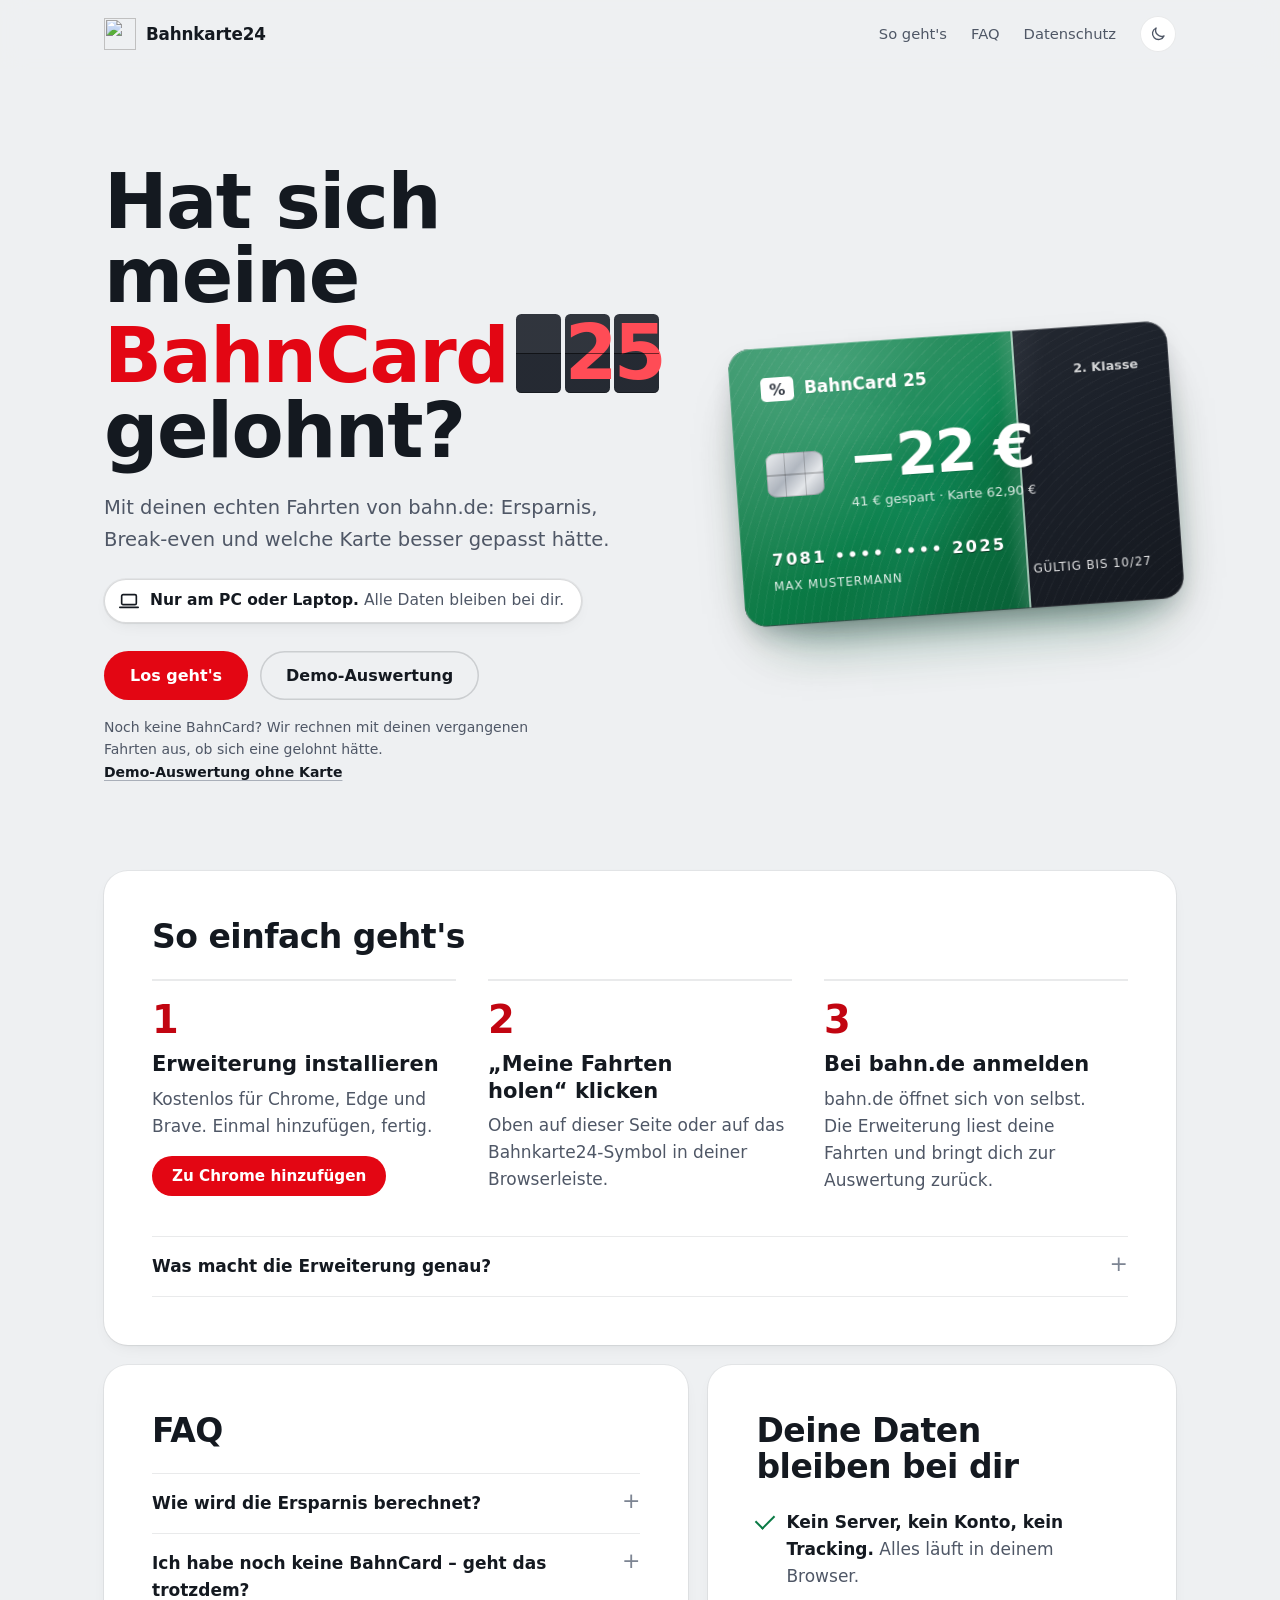
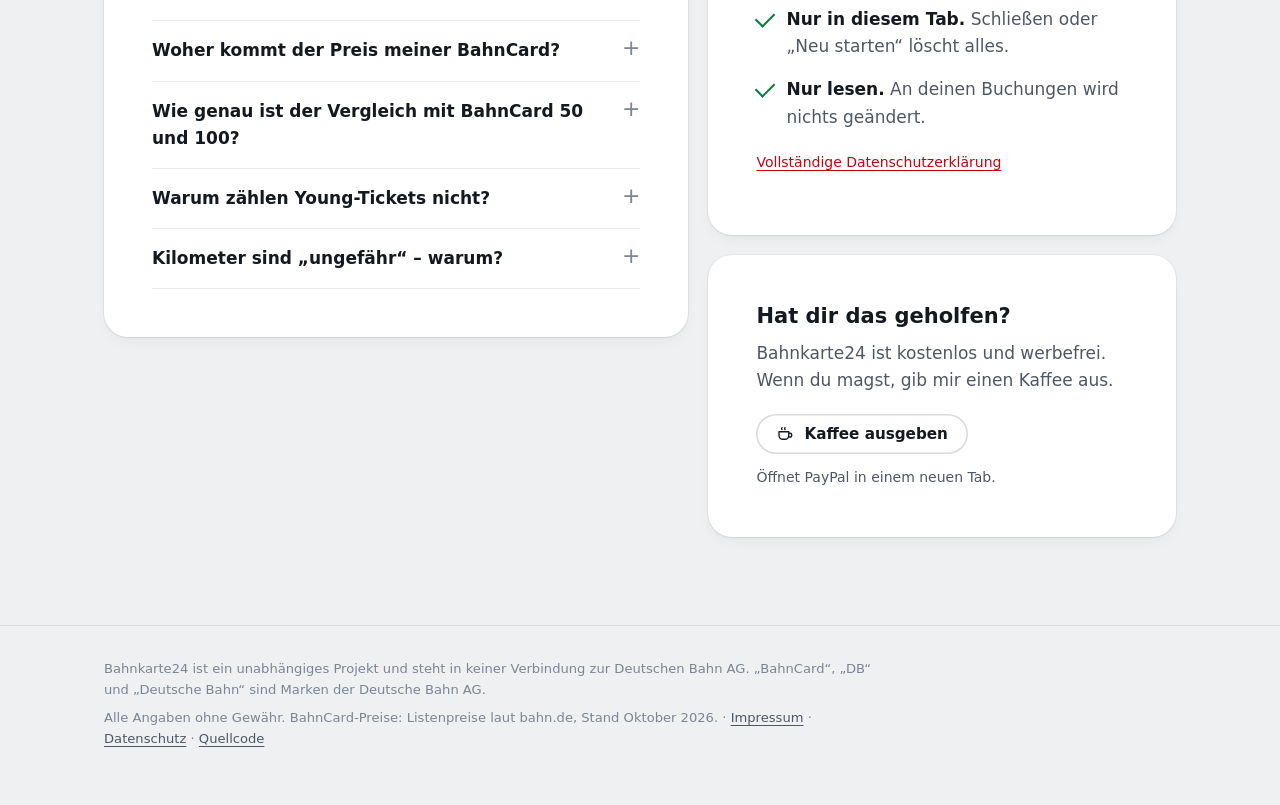
==== index.html @ 9ce4a6ec "Firefox-Button auf die echte AMO-Adresse Ohne Sprachkürzel, AMO leitet auf die Sprache des Browsers " ====
<!doctype html>
<html lang="de">
<head>
  <meta charset="utf-8">
  <meta name="viewport" content="width=device-width, initial-scale=1">
  <title>Bahnkarte24 – hat sich meine BahnCard gelohnt?</title>
  <meta name="description" content="Prüfe in einer Minute, ob sich deine BahnCard gelohnt hat – mit deinen echten Reisedaten von bahn.de. Alles bleibt in deinem Browser.">
  <link rel="icon" href="icons/icon32.png?v=2" sizes="32x32">
  <link rel="icon" href="icons/icon16.png?v=2" sizes="16x16">
  <link rel="apple-touch-icon" href="icons/icon128.png?v=2">
  <link rel="preload" href="fonts/archivo-wdth.woff2" as="font" type="font/woff2" crossorigin>
  <link rel="stylesheet" href="styles.css?v=33">
  <script src="theme.js?v=21"></script>
</head>
<body>
  <header class="top">
    <div class="wrap top__inner">
      <a class="brand" href="./" aria-label="Bahnkarte24 – Startseite">
        <img class="brand__logo" src="icons/icon32.png?v=2" srcset="icons/icon128.png?v=2 4x, icons/icon48.png?v=2 1.5x" width="32" height="32" alt="">
        <span class="brand__name">Bahnkarte24</span>
      </a>
      <nav class="top__nav" aria-label="Seitennavigation">
        <a href="./#so-gehts">So geht's</a>
        <a href="./#faq">FAQ</a>
        <a href="./#datenschutz">Datenschutz</a>
        <button class="btn btn--quiet hidden" id="btn-reset" type="button">Neu starten</button>
        <button class="design-btn" id="btn-design" type="button" aria-label="Design wechseln">
          <svg class="design-btn__mond" viewBox="0 0 24 24" width="18" height="18" aria-hidden="true"><path d="M20 14.5A8 8 0 0 1 9.5 4a8 8 0 1 0 10.5 10.5Z" fill="none" stroke="currentColor" stroke-width="1.8" stroke-linejoin="round"/></svg>
          <svg class="design-btn__sonne" viewBox="0 0 24 24" width="18" height="18" aria-hidden="true"><circle cx="12" cy="12" r="4" fill="none" stroke="currentColor" stroke-width="1.8"/><path d="M12 2.5v2M12 19.5v2M2.5 12h2M19.5 12h2M5.3 5.3l1.4 1.4M17.3 17.3l1.4 1.4M5.3 18.7l1.4-1.4M17.3 6.7l1.4-1.4" stroke="currentColor" stroke-width="1.8" stroke-linecap="round"/></svg>
        </button>
      </nav>
    </div>
  </header>

  <main id="main">
    <!-- Start -->
    <section id="view-start">
      <div class="wrap hero">
        <div class="hero__text">
          <h1 class="display" aria-label="Hat sich meine BahnCard gelohnt?">Hat sich meine <span class="nowrap"><span class="display__marke">BahnCard</span><span class="flap flap--titel" id="wechsel" aria-hidden="true"><span class="flap__z">&nbsp;</span><span class="flap__z">2</span><span class="flap__z">5</span></span></span> gelohnt?</h1>
          <p class="lead">Mit deinen echten Fahrten von bahn.de: Ersparnis, Break-even und welche Karte besser gepasst hätte.</p>

          <p class="geraet-hinweis">
            <svg viewBox="0 0 24 24" width="20" height="20" aria-hidden="true"><rect x="4" y="5" width="16" height="11" rx="1.5" fill="none" stroke="currentColor" stroke-width="1.8"/><path d="M2 19h20" stroke="currentColor" stroke-width="1.8" stroke-linecap="round"/></svg>
            <span id="geraet-text"><strong>Nur am PC oder Laptop.</strong> Alle Daten bleiben bei dir.</span>
          </p>

          <div class="hero__actions">
            <button class="btn btn--big ext-only" id="btn-ext" type="button">Meine Fahrten von bahn.de holen</button>
            <a class="btn btn--big no-ext" href="#so-gehts">Los geht's</a>
            <button class="btn btn--ghost btn--big" id="btn-demo" type="button">Demo-Auswertung</button>
          </div>
          <p class="hero__ohne small">Noch keine BahnCard? Wir rechnen mit deinen vergangenen Fahrten aus, ob sich eine gelohnt hätte. <button class="linkbtn" id="btn-demo-ohne" type="button">Demo-Auswertung ohne Karte</button></p>
          <p class="hero__trust small muted ext-only">Öffnet bahn.de. Anmelden, den Rest erledigt die Erweiterung.</p>
        </div>

        <div class="hero__card" aria-hidden="true">
          <div class="hero__tilt">
            <div class="bc bc--hero" id="hero-bc" style="--fill: .65">
              <div class="bc__fill"></div>
              <div class="bc__glanz"></div>
              <div class="bc__top"><span class="bc__logo">%</span><span class="bc__type">BahnCard <span class="bc__typnr" id="hero-typnr">25</span></span><span class="bc__klasse">2. Klasse</span></div>
              <div class="bc__mitte">
                <span class="bc__chip"></span>
                <div>
                  <div class="bc__amount" id="hero-saldo">−22 €</div>
                  <div class="bc__sub" id="hero-sub">41 € gespart · Karte 62,90 €</div>
                </div>
              </div>
              <div class="bc__nr">7081 •••• •••• 2025</div>
              <div class="bc__bottom"><span>Max Mustermann</span><span>gültig bis 10/27</span></div>
            </div>
          </div>
        </div>
      </div>

      <div class="wrap section">
      <section class="panel" id="so-gehts">
        <h2 class="h2">So einfach geht's</h2>
        <ol class="ext-schritte">
          <li>
            <h3 class="h3">Erweiterung installieren</h3>
            <p id="install-text">Kostenlos für Chrome, Edge und Brave. Einmal hinzufügen, fertig.</p>
            <a class="btn no-ext" id="btn-install" href="#" target="_blank" rel="noopener">Zu Chrome hinzufügen</a>
            <p class="ext-schritte__ok ext-only">Installiert</p>
          </li>
          <li>
            <h3 class="h3">„Meine Fahrten holen“ klicken</h3>
            <p>Oben auf dieser Seite oder auf das Bahnkarte24-Symbol in deiner Browserleiste.</p>
          </li>
          <li>
            <h3 class="h3">Bei bahn.de anmelden</h3>
            <p>bahn.de öffnet sich von selbst. Die Erweiterung liest deine Fahrten und bringt dich zur Auswertung zurück.</p>
          </li>
        </ol>

        <details class="details ext-genau">
          <summary>Was macht die Erweiterung genau?</summary>
          <p>Sie liest deine BahnCard und vergangenen Buchungen über dieselben Schnittstellen wie „Meine Reisen“ auf bahn.de – nur in dem Tab, den sie selbst öffnet. Übernommen werden nur Datum, Strecke, Tarif, Preis, Ersparnis und Züge, keine Namen, Adressen oder Zahlungsdaten. Sie ändert nichts an deinen Buchungen.</p>
          <p><a href="https://github.com/xsebo99/Bahnkarte24/tree/main/extension" target="_blank" rel="noopener">Quelltext ansehen</a></p>
        </details>
      </section>
      </div>
    </section>

    <!-- Import -->
    <section id="view-import" class="hidden">
      <div class="wrap"><div class="panel importing">
        <div class="bc bc--loading" aria-hidden="true">
          <div class="bc__fill"></div>
          <div class="bc__glanz"></div>
          <div class="bc__top"><span class="bc__logo">%</span><span class="bc__type">Bahnkarte24</span></div>
          <div class="bc__amount">…</div>
        </div>
        <h1 class="h2" id="import-title">Hole deine Fahrten von bahn.de …</h1>
        <p class="muted" id="import-text">Warte auf die Erweiterung …</p>
        <div class="progress" role="progressbar" aria-valuemin="0" aria-valuemax="100" id="import-bar"><span></span></div>
        <p class="small muted">Lass den bahn.de-Tab offen, bis die Auswertung erscheint.</p>
        <div class="warum">
          <p class="warum__titel">Warum dauert das?</p>
          <p>bahn.de gibt jede Buchung einzeln heraus, mit Preis, Rabatt und Strecke. Und wenn zu viele Anfragen auf einmal kommen, bremst bahn.de. Bei vielen Fahrten kann das ein, zwei Minuten dauern – dafür rechnen wir mit deinen echten Preisen, und nichts verlässt deinen Browser.</p>
        </div>
      </div></div>
    </section>

    <!-- Ergebnis -->
    <section id="view-result" class="hidden" aria-live="polite"></section>

    <div class="wrap info">
      <section class="panel" id="faq">
        <h2 class="h2">FAQ</h2>
        <details class="details"><summary>Wie wird die Ersparnis berechnet?</summary>
          <p>bahn.de weist pro Fahrt die „Ersparnis durch BahnCard-Rabatt“ aus. Wir summieren sie im Gültigkeitszeitraum und ziehen den Kartenpreis ab.</p></details>
        <details class="details"><summary>Ich habe noch keine BahnCard – geht das trotzdem?</summary>
          <p>Ja. Wir nehmen deine Fahrten der letzten 12 Monate und rechnen nach, was sie mit BahnCard 25, 50 oder 100 gekostet hätten – inklusive Kartenpreis. Wähl in der Auswertung, ob für dich die normale, die My BahnCard (unter 27) oder die Senioren-Karte (ab 65) in Frage kommt. Hast du weniger als ein Jahr Fahrten, rechnen wir aufs Jahr hoch.</p></details>
        <details class="details"><summary>Woher kommt der Preis meiner BahnCard?</summary>
          <p>bahn.de liefert ihn nicht mit, daher setzen wir den Listenpreis ein. Du kannst ihn in der Auswertung ändern.</p></details>
        <details class="details"><summary>Wie genau ist der Vergleich mit BahnCard 50 und 100?</summary>
          <p>Eine Schätzung: BahnCard 50 gibt 50 % auf Flexpreise und 25 % auf Sparpreise, BahnCard 100 deckt alle DB-Tickets ab. Verbundtickets bleiben unverändert. Dass du mit anderer Karte anders gebucht hättest, ist nicht berücksichtigt.</p></details>
        <details class="details"><summary>Warum zählen Young-Tickets nicht?</summary>
          <p>Sie sind bereits ermäßigt, die BahnCard gilt darauf nicht zusätzlich.</p></details>
        <details class="details"><summary>Kilometer sind „ungefähr“ – warum?</summary>
          <p>Gerechnet wird die Luftlinie von Halt zu Halt, nicht die Tarif-Entfernung.</p></details>
      </section>

      <div class="info__seite" id="info-seite">
      <section class="panel" id="datenschutz">
        <h2 class="h2">Deine Daten bleiben bei dir</h2>
        <ul class="checks">
          <li><strong>Kein Server, kein Konto, kein Tracking.</strong> Alles läuft in deinem Browser.</li>
          <li><strong>Nur in diesem Tab.</strong> Schließen oder „Neu starten“ löscht alles.</li>
          <li><strong>Nur lesen.</strong> An deinen Buchungen wird nichts geändert.</li>
        </ul>
        <p class="small"><a href="datenschutz.html">Vollständige Datenschutzerklärung</a></p>
      </section>

      <section class="panel trinkgeld" id="trinkgeld">
        <h2 class="h3">Hat dir das geholfen?</h2>
        <p>Bahnkarte24 ist kostenlos und werbefrei. Wenn du magst, gib mir einen Kaffee aus.</p>
        <a class="btn btn--ghost" href="https://paypal.me/sborgschulte" target="_blank" rel="noopener">
          <svg viewBox="0 0 24 24" width="18" height="18" aria-hidden="true"><path d="M4 9h13v5a5 5 0 0 1-5 5H9a5 5 0 0 1-5-5V9Z M17 11h1.5a2.5 2.5 0 0 1 0 5H16.5 M8 3.5c-.6.8-.6 1.7 0 2.5 M12 3.5c-.6.8-.6 1.7 0 2.5" fill="none" stroke="currentColor" stroke-width="1.8" stroke-linecap="round" stroke-linejoin="round"/></svg>
          Kaffee ausgeben
        </a>
        <p class="small muted trinkgeld__hinweis">Öffnet PayPal in einem neuen Tab.</p>
      </section>
      </div>
    </div>
  </main>

  <footer class="footer">
    <div class="wrap footer__inner">
      <p>Bahnkarte24 ist ein unabhängiges Projekt und steht in keiner Verbindung zur Deutschen Bahn AG. „BahnCard“, „DB“ und „Deutsche Bahn“ sind Marken der Deutsche Bahn AG.</p>
      <p>Alle Angaben ohne Gewähr. BahnCard-Preise: Listenpreise laut bahn.de, Stand Oktober 2026. · <a href="impressum.html">Impressum</a> · <a href="datenschutz.html">Datenschutz</a> · <a href="https://github.com/xsebo99/Bahnkarte24" target="_blank" rel="noopener">Quellcode</a></p>
    </div>
  </footer>

  <div class="tooltip hidden" id="tooltip" role="tooltip"></div>
  <script src="app.js?v=39"></script>
</body>
</html>
---- styles.css ----
/* Bahnkarte24
   Schriften: Archivo (Anzeige & Zahlen, schmal geschnitten wie Bahnhofsbeschilderung) + Instrument Sans (Text).
   Beide unter SIL Open Font License, selbst gehostet – kein Aufruf von Google Fonts. */
@font-face {
  font-family: "Archivo";
  src: url("fonts/archivo-wdth.woff2") format("woff2-variations"), url("fonts/archivo-wdth.woff2") format("woff2");
  font-weight: 100 900; font-stretch: 62% 125%; font-display: swap;
}
@font-face {
  font-family: "Instrument Sans";
  src: url("fonts/instrument-sans.woff2") format("woff2-variations"), url("fonts/instrument-sans.woff2") format("woff2");
  font-weight: 400 700; font-display: swap;
}

:root {
  /* Farbwelt: Gleisschotter, Fahrkartenweiß, Druckertinte, Signalgrün, Verkehrsrot.
     Bedeutung ist fest: Grün = Ersparnis, Rot = Aktion und Verlust, Tinte = bezahlt. */
  --schotter: #eef0f2;
  --fahrkarte: #ffffff;
  --eingabe: #f4f5f7;
  --tinte: #141920;
  --tinte-2: #4f5766;
  --tinte-3: #7d8593;
  --tinte-4: #a9afb9;
  --kante: rgba(20, 25, 32, .09);
  --kante-stark: rgba(20, 25, 32, .16);
  --raster: rgba(20, 25, 32, .06);
  --punktlinie: #c6cbd3;
  --verkehrsrot: #e30613;
  --verkehrsrot-text: #c20511;
  --verkehrsrot-hauch: #fdeced;
  --signalgruen: #0a7a45;
  --signalgruen-hauch: #e3f2ea;
  --bahncard: #1c212a;
  --bahncard-text: #ffffff;
  /* Leuchtrot auf dunklen Fallblättern (gleicher Ton wie Rot im Dark Mode) */
  --tafel-rot: #ff4c56;
  --schatten-flaeche: 0 0 0 1px rgba(20, 25, 32, .05), 0 1px 2px rgba(20, 25, 32, .04), 0 6px 18px -8px rgba(20, 25, 32, .10);
  --schatten-karte: 0 1px 1px rgba(16, 20, 28, .06), 0 12px 28px -8px rgba(16, 20, 28, .28), 0 30px 60px -30px rgba(16, 20, 28, .35);
  --font-display: "Archivo", "Arial Narrow", system-ui, sans-serif;
  --font-text: "Instrument Sans", system-ui, -apple-system, "Segoe UI", sans-serif;
  /* Schriftskala 1,25 ab 17 px */
  --t-meta: 13px;
  --t-klein: 14px;
  --t-text: 17px;
  --t-h3: 21px;
  --t-h2: clamp(26px, 3vw, 33px);
  --t-zahl: clamp(34px, 4vw, 52px);
  --t-display: clamp(42px, 6.4vw, 76px);
  --ease: cubic-bezier(.23, 1, .32, 1);
  --r-flaeche: 24px;
  --r-element: 16px;
  --r-feld: 10px;
  color-scheme: light;
}
@media (prefers-color-scheme: dark) {
  :root:not([data-theme="light"]) {
    --schotter: #0b0e12;
    --fahrkarte: #171b21;
    --eingabe: #0f1217;
    --tinte: #eceef2;
    --tinte-2: #b1b8c4;
    --tinte-3: #7f8796;
    --tinte-4: #4f5663;
    --kante: rgba(255, 255, 255, .08);
    --kante-stark: rgba(255, 255, 255, .16);
    --raster: rgba(255, 255, 255, .05);
    --punktlinie: #3a414c;
    --verkehrsrot: #ff4c56;
    --verkehrsrot-text: #ff6b73;
    --verkehrsrot-hauch: #33171a;
    --signalgruen: #3fc883;
    --signalgruen-hauch: #12291d;
    --bahncard: #252b35;
    --schatten-flaeche: 0 0 0 1px rgba(255, 255, 255, .07);
    --schatten-karte: 0 0 0 1px #2e3540, 0 20px 50px -20px rgba(0, 0, 0, .8);
    color-scheme: dark;
  }
}
/* Von Hand gewählter Dark Mode (Umschalter im Kopf) – dieselben Werte wie oben */
:root[data-theme="dark"] {
  --schotter: #0b0e12;
  --fahrkarte: #171b21;
  --eingabe: #0f1217;
  --tinte: #eceef2;
  --tinte-2: #b1b8c4;
  --tinte-3: #7f8796;
  --tinte-4: #4f5663;
  --kante: rgba(255, 255, 255, .08);
  --kante-stark: rgba(255, 255, 255, .16);
  --raster: rgba(255, 255, 255, .05);
  --punktlinie: #3a414c;
  --verkehrsrot: #ff4c56;
  --verkehrsrot-text: #ff6b73;
  --verkehrsrot-hauch: #33171a;
  --signalgruen: #3fc883;
  --signalgruen-hauch: #12291d;
  --bahncard: #252b35;
  --schatten-flaeche: 0 0 0 1px rgba(255, 255, 255, .07);
  --schatten-karte: 0 0 0 1px #2e3540, 0 20px 50px -20px rgba(0, 0, 0, .8);
  color-scheme: dark;
}

/* Grundlagen */
* { box-sizing: border-box; }
html { scroll-behavior: smooth; -webkit-text-size-adjust: 100%; }
body {
  margin: 0; background: var(--schotter); color: var(--tinte);
  font: var(--t-text)/1.6 var(--font-text); -webkit-font-smoothing: antialiased;
}
a { color: var(--verkehrsrot-text); text-underline-offset: 3px; text-decoration-thickness: 1px; }
a:hover { text-decoration-thickness: 2px; }
h1, h2, h3 { margin: 0; font-weight: 700; text-wrap: balance; }
p { margin: 0 0 1em; text-wrap: pretty; }
code, kbd { font-family: ui-monospace, Consolas, monospace; font-size: .85em; }
kbd { background: var(--fahrkarte); border: 1px solid var(--kante); border-bottom-width: 2px; border-radius: 5px; padding: 0 .4em; }
:focus-visible { outline: 3px solid var(--verkehrsrot); outline-offset: 3px; border-radius: 6px; }
.hidden { display: none !important; }
.muted { color: var(--tinte-2); }
.small { font-size: var(--t-klein); }
.num { font-variant-numeric: tabular-nums; }

.wrap { width: 100%; max-width: 1120px; margin: 0 auto; padding: 0 24px; }
.section { margin-top: clamp(48px, 7vw, 88px); }

/* Abschnitte als eigene Flächen auf grauem Grund */
.panel {
  background: var(--fahrkarte); border-radius: var(--r-flaeche); padding: clamp(24px, 4vw, 48px);
  box-shadow: var(--schatten-flaeche);
}
.stack { display: grid; gap: 20px; }

/* Typo-Bausteine */
.eyebrow {
  margin: 0 0 16px; font: 600 var(--t-meta)/1 var(--font-text); letter-spacing: .1em; text-transform: uppercase; color: var(--verkehrsrot-text);
}
/* Fallblatt wie am Bahnsteig: jede Zelle ein Blatt mit Mittelfuge */
.nowrap { white-space: nowrap; }
.flap { display: inline-flex; gap: .08em; font-family: var(--font-display); font-variant-numeric: tabular-nums; }
.flap__z {
  position: relative; display: inline-grid; place-items: center; width: .78em; height: 1.32em;
  border-radius: .14em; color: #f4f5f7; font-weight: 700; font-stretch: 80%; line-height: 1;
  background: linear-gradient(to bottom, color-mix(in srgb, var(--bahncard), #fff 9%) 50%, color-mix(in srgb, var(--bahncard), #fff 4%) 50%);
  box-shadow: inset 0 -1px 0 rgba(0, 0, 0, .35);
  transform-origin: center;
}
.flap__z::after { /* Fuge zwischen oberem und unterem Blatt */
  content: ""; position: absolute; left: 0; right: 0; top: 50%; height: 1px; background: rgba(0, 0, 0, .55);
}
/* Im Titel: „BahnCard“ und die Ziffer auf großen Blättern in Verkehrsrot als Echo des Logos */
.display__marke { color: var(--verkehrsrot); }
.flap--titel { gap: .045em; margin-left: .1em; vertical-align: .04em; }
.flap--titel .flap__z { width: .6em; height: 1.04em; border-radius: .07em; font-stretch: 78%; font-weight: 800; color: var(--tafel-rot); letter-spacing: 0; }
.display {
  font-family: var(--font-display); font-stretch: 78%; font-weight: 800;
  font-size: var(--t-display); line-height: .98; letter-spacing: -.02em; margin-bottom: 24px;
}
.h2 {
  font-family: var(--font-display); font-stretch: 85%; font-weight: 750;
  font-size: var(--t-h2); line-height: 1.08; letter-spacing: -.015em; margin-bottom: 8px;
}
.lead { font-size: clamp(1.05rem, 1.6vw, 1.22rem); color: var(--tinte-2); max-width: 34em; margin-bottom: 32px; }

/* Kopf */
.top { position: sticky; top: 0; z-index: 5; background: color-mix(in srgb, var(--schotter) 86%, transparent); backdrop-filter: saturate(1.4) blur(12px); border-bottom: 1px solid transparent; }
.top__inner { display: flex; align-items: center; justify-content: space-between; gap: 16px; min-height: 68px; }
.brand { display: flex; align-items: center; gap: 10px; color: var(--tinte); text-decoration: none; }
.brand__logo { width: 32px; height: 32px; display: block; }
.brand__name { font: 750 1.05rem/1 var(--font-display); font-stretch: 85%; letter-spacing: -.01em; }
.top__nav { display: flex; align-items: center; gap: 24px; }
.top__nav a { color: var(--tinte-2); text-decoration: none; font-size: .92rem; }
.top__nav a:hover { color: var(--tinte); }
/* Hell/Dunkel-Umschalter: zeigt, wohin er schaltet (Mond = dunkel, Sonne = hell) */
.design-btn {
  display: grid; place-items: center; width: 36px; height: 36px; padding: 0; border: 0; border-radius: 999px; cursor: pointer;
  background: var(--fahrkarte); color: var(--tinte-2); box-shadow: inset 0 0 0 1px var(--kante);
  transition: color 150ms var(--ease), box-shadow 150ms var(--ease), transform 120ms var(--ease);
}
.design-btn:hover { color: var(--tinte); box-shadow: inset 0 0 0 1px var(--kante-stark); }
.design-btn:active { transform: scale(.92); }
.design-btn__sonne, .design-btn[data-modus="dark"] .design-btn__mond { display: none; }
.design-btn[data-modus="dark"] .design-btn__sonne { display: block; }

/* Buttons */
.btn {
  display: inline-flex; align-items: center; justify-content: center; gap: 8px;
  background: var(--verkehrsrot); color: #fff; border: 0; border-radius: 999px; padding: 11px 20px;
  font: 600 .95rem/1.2 var(--font-text); text-decoration: none; cursor: pointer;
  transition: background-color 150ms var(--ease), box-shadow 150ms var(--ease), transform 120ms var(--ease);
}
.btn:hover { background: var(--verkehrsrot-text); text-decoration: none; }
.btn:active { transform: scale(.97); }
.btn--big { padding: 15px 26px; font-size: 1rem; }
.btn--small { padding: 8px 16px; font-size: .875rem; }
.btn--ghost { background: transparent; color: var(--tinte); box-shadow: inset 0 0 0 1.5px var(--kante-stark); }
.btn--ghost:hover { background: var(--fahrkarte); box-shadow: inset 0 0 0 1.5px var(--tinte-4); }
.btn--quiet { background: var(--fahrkarte); color: var(--tinte); box-shadow: inset 0 0 0 1px var(--kante); padding: 8px 16px; font-size: .875rem; }
.btn--quiet:hover { background: var(--fahrkarte); box-shadow: inset 0 0 0 1px var(--kante-stark); }

/* Start: Hero */
.hero {
  display: grid; grid-template-columns: minmax(0, 1.1fr) minmax(0, .9fr); gap: clamp(32px, 6vw, 88px);
  align-items: center; padding-top: clamp(40px, 8vw, 96px);
}
.hero__actions { display: flex; flex-wrap: wrap; gap: 12px; }
.hero__trust { margin: 12px 0 0; }
/* Erweiterung: site.js meldet sich, dann setzt app.js body.has-ext */
.has-ext .no-ext, body:not(.has-ext) .ext-only { display: none !important; }
.hero__ohne { margin: 16px 0 0; color: var(--tinte-2); max-width: 34em; }
.linkbtn { font: inherit; font-weight: 600; color: var(--tinte); background: none; border: 0; padding: 0; cursor: pointer; text-decoration: underline; text-underline-offset: 3px; text-decoration-color: var(--tinte-4); }
.linkbtn:hover { text-decoration-color: currentColor; }
/* Geräte-Hinweis: gut sichtbar über den Buttons, aber ohne Warnfarbe (Rot gehört den Aktionen) */
.geraet-hinweis {
  display: inline-flex; align-items: center; gap: 10px; margin: -8px 0 28px; padding: 11px 18px 11px 14px;
  border-radius: 999px; background: var(--fahrkarte);
  font-size: 15.5px; line-height: 1.35; color: var(--tinte-2); box-shadow: inset 0 0 0 1px var(--kante-stark), var(--schatten-flaeche);
}
.geraet-hinweis svg { flex: none; width: 22px; height: 22px; color: var(--tinte); }
.geraet-hinweis strong { color: var(--tinte); font-weight: 650; }
.hero__card { perspective: 1200px; display: grid; justify-items: end; }
.hero__tilt {
  width: 100%; max-width: 440px; transform-style: preserve-3d;
  transform: rotate(-4deg) rotateX(var(--rx, 0deg)) rotateY(var(--ry, 0deg));
  transition: transform 500ms var(--ease);
}
.hero__tilt.is-aktiv { transition-duration: 120ms; }

/* Hero-Karte: Musterkarte mit Chip, Nummer und Glanz */
.bc--hero { grid-template-rows: auto 1fr auto auto; row-gap: 4px; }
.bc:has(> .bc__glanz)::after { background: none; } /* Glanz kommt hier von .bc__glanz und folgt der Maus */
.bc__glanz {
  position: absolute; inset: 0; pointer-events: none; mix-blend-mode: soft-light;
  background:
    radial-gradient(circle at var(--gx, 22%) var(--gy, 12%), rgba(255, 255, 255, .55), transparent 52%),
    linear-gradient(115deg, transparent 38%, rgba(255, 255, 255, .16) 48%, transparent 58%);
}
.bc__top .bc__klasse { margin-left: auto; font-family: var(--font-text); font-size: clamp(.7rem, 1.3vw, .8rem); font-weight: 600; opacity: .8; }
.bc__mitte { display: flex; align-items: center; gap: 7%; }
.bc__chip {
  flex: none; width: 15%; aspect-ratio: 1.3; border-radius: 18%;
  background:
    linear-gradient(to right, transparent 32%, rgba(0, 0, 0, .22) 32% 34%, transparent 34% 66%, rgba(0, 0, 0, .22) 66% 68%, transparent 68%),
    linear-gradient(to bottom, transparent 48%, rgba(0, 0, 0, .22) 48% 52%, transparent 52%),
    linear-gradient(135deg, #e9ebee, #a4abb5 45%, #dfe2e6 70%, #9aa1ab);
  box-shadow: inset 0 0 0 1px rgba(0, 0, 0, .18);
}
.bc--hero .bc__amount { font-size: clamp(2.1rem, 5.4vw, 3.7rem); transition: opacity 200ms var(--ease); }
.bc__sub { margin-top: 4px; font-family: var(--font-text); font-size: clamp(.7rem, 1.3vw, .82rem); opacity: .85; font-variant-numeric: tabular-nums; }
.bc__nr {
  font-weight: 600; font-stretch: 100%; letter-spacing: .14em; font-size: clamp(.78rem, 1.6vw, 1.02rem); font-variant-numeric: tabular-nums;
  text-shadow: 0 1px 0 rgba(0, 0, 0, .45), 0 -1px 0 rgba(255, 255, 255, .12);
}
.bc--hero .bc__bottom { text-transform: uppercase; letter-spacing: .08em; font-size: clamp(.62rem, 1.15vw, .74rem); }

/* Die BahnCard – Signatur der Seite: die Karte füllt sich mit der Ersparnis bis zum Kartenpreis. */
/* --fill als Zahl registriert, damit Füllung und Kante gemeinsam weich laufen */
@property --fill { syntax: "<number>"; inherits: true; initial-value: 0; }
.bc {
  --fill: 0;
  --fill-color: var(--signalgruen);
  position: relative; overflow: hidden; isolation: isolate;
  aspect-ratio: 85.6 / 54; width: 100%; border-radius: clamp(14px, 2.2vw, 22px);
  padding: 6.5% 7%; display: grid; grid-template-rows: auto 1fr auto;
  background:
    repeating-radial-gradient(circle at 115% 130%, rgba(255, 255, 255, .03) 0 1px, transparent 1px 8px),
    linear-gradient(150deg, color-mix(in srgb, var(--bahncard), #fff 7%), var(--bahncard) 55%, color-mix(in srgb, var(--bahncard), #000 25%));
  color: var(--bahncard-text);
  box-shadow: var(--schatten-karte), 0 34px 60px -30px color-mix(in srgb, var(--fill-color) calc(var(--fill) * 70%), transparent);
  font-family: var(--font-display);
  transition: --fill 1.4s cubic-bezier(.2, .75, .15, 1), transform 500ms var(--ease);
}
/* Kippen mit der Maus (app.js setzt --rx/--ry); die Hero-Karte kippt über ihren Rahmen .hero__tilt */
.bc:not(.bc--hero) { transform: perspective(1200px) rotateX(var(--rx, 0deg)) rotateY(var(--ry, 0deg)); }
.bc.is-aktiv { transition: --fill 1.4s cubic-bezier(.2, .75, .15, 1), transform 120ms var(--ease); }
.bc::after { /* Haarlinie, Lichtkante oben und Glanz wie bei einer lackierten Karte */
  content: ""; position: absolute; inset: 0; border-radius: inherit; pointer-events: none;
  background:
    radial-gradient(120% 90% at 0% 0%, rgba(255, 255, 255, .16), transparent 55%),
    linear-gradient(115deg, transparent 40%, rgba(255, 255, 255, .07) 50%, transparent 60%);
  box-shadow: inset 0 0 0 1px rgba(255, 255, 255, .12), inset 0 1px 0 rgba(255, 255, 255, .22), inset 0 -1px 0 rgba(0, 0, 0, .2);
}
.bc__fill {
  position: absolute; inset: 0; z-index: -1;
  background:
    repeating-radial-gradient(circle at 115% 130%, rgba(255, 255, 255, .055) 0 1px, transparent 1px 8px),
    linear-gradient(140deg, color-mix(in srgb, var(--fill-color), #fff 16%), var(--fill-color) 45%, color-mix(in srgb, var(--fill-color), #000 32%));
  clip-path: inset(0 calc((1 - var(--fill)) * 100%) 0 0);
}
.bc__fill::after { /* Kante der Füllung */
  content: ""; position: absolute; top: 0; bottom: 0; left: calc(var(--fill) * 100% - 2px); width: 2px;
  background: rgba(255, 255, 255, .6); box-shadow: 0 0 16px 5px rgba(255, 255, 255, .2);
}
.bc__amount, .bc__type { text-shadow: 0 1px 0 rgba(0, 0, 0, .12), 0 10px 30px rgba(0, 0, 0, .18); }
.bc--full .bc__fill::after { display: none; }
.bc--minus { --fill-color: var(--verkehrsrot); }
/* Gedachte Karte (noch keine BahnCard): gestrichelte Kante statt Lack-Haarlinie */
.bc--gedacht::before { content: ""; position: absolute; inset: 6px; border-radius: calc(clamp(14px, 2.2vw, 22px) - 6px); border: 1.5px dashed rgba(255, 255, 255, .45); pointer-events: none; z-index: 1; }
.bc__top { display: flex; align-items: center; gap: 10px; }
.bc__logo {
  display: grid; place-items: center; width: 2.1em; height: 1.45em; border-radius: .3em;
  background: #fff; color: var(--bahncard); font-weight: 800; font-size: clamp(.8rem, 1.6vw, 1rem);
}
.bc__typnr { display: inline-block; }
.bc__type { font-weight: 650; font-stretch: 90%; font-size: clamp(.85rem, 1.7vw, 1.05rem); letter-spacing: .01em; }
.bc__amount {
  align-self: center; font-weight: 800; font-stretch: 72%; letter-spacing: -.03em; line-height: 1;
  font-size: clamp(3rem, 9vw, 5.6rem); font-variant-numeric: tabular-nums;
}
.bc__bottom { display: flex; justify-content: space-between; gap: 12px; font-family: var(--font-text); font-size: clamp(.72rem, 1.4vw, .85rem); opacity: .88; }
.bc__pct { font-family: var(--font-display); font-weight: 700; font-variant-numeric: tabular-nums; }
.bc--preview .bc__amount { opacity: .9; }
.bc--loading { max-width: 300px; margin: 0 auto 40px; }
.bc--loading .bc__amount { font-size: 3rem; }
.bc--loading .bc__fill { animation: laden 2.4s ease-in-out infinite; }
@keyframes laden { 0% { --fill: .05; } 50% { --fill: .8; } 100% { --fill: .05; } }

/* Drei Schritte mit der Erweiterung */
.ext-schritte { list-style: none; counter-reset: schritt; margin: 0; padding: 0; display: grid; grid-template-columns: repeat(3, minmax(0, 1fr)); gap: 32px; }
.ext-schritte li { counter-increment: schritt; display: grid; align-content: start; justify-items: start; gap: 8px; padding-top: 20px; border-top: 2px solid var(--kante); }
.ext-schritte li::before { content: counter(schritt); font: 800 2.4rem/1 var(--font-display); font-stretch: 78%; color: var(--verkehrsrot-text); }
.ext-schritte h3 { margin: 4px 0 0; }
.ext-schritte p { margin: 0; color: var(--tinte-2); max-width: 26em; }
.ext-schritte .btn { margin-top: 8px; }
.ext-schritte .btn[aria-disabled="true"] { opacity: .55; pointer-events: none; }
.ext-schritte__ok { font-weight: 650; color: var(--signalgruen) !important; }
.ext-schritte__ok::before { content: "✓ "; }
.ext-genau { margin-top: 40px; border-top: 1px solid var(--kante); }


.details { border-bottom: 1px solid var(--kante); }
.details summary {
  cursor: pointer; list-style: none; padding: 16px 0; font-weight: 600; display: flex; justify-content: space-between; gap: 16px;
}
.details summary::-webkit-details-marker { display: none; }
.details summary::after { content: "+"; font: 400 22px/1 var(--font-display); color: var(--tinte-3); transition: transform 200ms var(--ease); }
.details summary:hover::after { color: var(--tinte); }
.details[open] summary::after { transform: rotate(45deg); }
.details p { color: var(--tinte-2); max-width: 40em; }

/* Info-Bereich (FAQ + Datenschutz) */
.info { display: grid; grid-template-columns: minmax(0, 1.25fr) minmax(0, 1fr); gap: 20px; margin-top: 20px; align-items: start; }
.info #faq .details:first-of-type { border-top: 1px solid var(--kante); }
.info__seite { display: grid; gap: 20px; }
.trinkgeld .h3 { margin-bottom: 0; }
.trinkgeld p { color: var(--tinte-2); margin: 10px 0 20px; }
.trinkgeld .btn { gap: 10px; }
.trinkgeld .trinkgeld__hinweis { margin: 12px 0 0; }
.checks { list-style: none; margin: 0 0 20px; padding: 0; display: grid; gap: 16px; color: var(--tinte-2); }
.checks li { position: relative; padding-left: 30px; }
.checks li::before {
  content: ""; position: absolute; left: 0; top: .35em; width: 16px; height: 9px;
  border-left: 2.5px solid var(--signalgruen); border-bottom: 2.5px solid var(--signalgruen); transform: rotate(-45deg);
}
.checks strong { color: var(--tinte); }

/* Import */
.importing { max-width: 640px; margin: clamp(32px, 6vw, 72px) auto 0; text-align: center; }
.progress { height: 6px; background: var(--schotter); border-radius: 999px; overflow: hidden; margin: 28px auto; max-width: 400px; }
.progress span { display: block; height: 100%; width: 3%; background: var(--tinte); border-radius: 999px; transition: width 400ms var(--ease); }
/* Erklärung, warum das Einlesen dauert – ruhig, unter dem Fortschritt */
.warum { max-width: 440px; margin: 32px auto 0; padding-top: 20px; border-top: 1px solid var(--kante); font-size: var(--t-meta); color: var(--tinte-2); text-align: left; }
.warum p { margin: 0; }
.warum__titel { font-weight: 650; color: var(--tinte); margin-bottom: 4px !important; }

/* Ergebnis */
.result { display: grid; gap: 20px; padding-top: 24px; }
.meta { color: var(--tinte-2); max-width: 38em; margin: 0 0 28px; }
.h2:not(:has(+ .meta)) { margin-bottom: 24px; }
.toolbar {
  display: flex; flex-wrap: wrap; align-items: end; gap: 12px 24px; padding: 0 0 24px; border-bottom: 1px solid var(--kante);
}
.field { display: grid; gap: 6px; max-width: 100%; font-size: var(--t-meta); color: var(--tinte-2); font-weight: 500; }
/* Eingaben sind eingelassen: etwas dunkler als die Fläche */
.field select, .field input, .cell-input {
  font: 500 15px/1.3 var(--font-text); color: var(--tinte); background: var(--eingabe);
  border: 1px solid var(--kante); border-radius: var(--r-feld); padding: 9px 12px; min-width: 0;
  transition: border-color 150ms var(--ease), box-shadow 150ms var(--ease);
}
.field select:hover, .field input:hover, .cell-input:hover { border-color: var(--kante-stark); }
.field select:focus-visible, .field input:focus-visible, .cell-input:focus-visible { outline: none; border-color: var(--tinte-3); box-shadow: 0 0 0 3px var(--kante); }
.field select { max-width: 100%; text-overflow: ellipsis; }
.field input { width: 120px; font-variant-numeric: tabular-nums; }
.toolbar__note { flex-basis: 100%; margin: 0; font-size: var(--t-klein); color: var(--tinte-2); }

/* Urteil – der Fokus der Seite */
.verdict {
  display: grid; grid-template-columns: minmax(0, .95fr) minmax(0, 1.05fr); gap: clamp(32px, 6vw, 80px); align-items: center;
  padding-top: clamp(28px, 4vw, 44px);
}
.verdict .bc { max-width: 480px; }
.verdict__kicker { font-size: var(--t-klein); color: var(--tinte-2); margin: 0 0 10px; }
.verdict__title { font-family: var(--font-display); font-stretch: 78%; font-weight: 800; font-size: clamp(36px, 5vw, 58px); line-height: 1; letter-spacing: -.025em; margin-bottom: 24px; }
.verdict--plus .verdict__title { color: var(--signalgruen); }
.verdict--minus .verdict__title { color: var(--verkehrsrot); }
.verdict__facts { display: flex; flex-wrap: wrap; gap: 8px 36px; margin: 0 0 20px; }
.verdict__facts div { display: grid; }
.verdict__facts dt { font-size: var(--t-meta); color: var(--tinte-2); }
.verdict__facts dd { margin: 0; font: 750 var(--t-h3)/1.2 var(--font-display); font-stretch: 85%; font-variant-numeric: tabular-nums; }
.verdict__text { color: var(--tinte-2); max-width: 30em; margin: 0; }

/* Hinweise */
.notes { display: grid; gap: 10px; margin-top: clamp(28px, 4vw, 40px); }
.note { display: grid; grid-template-columns: auto minmax(0, 1fr); gap: 14px; align-items: start; padding: 16px 20px; border-radius: var(--r-element); background: var(--verkehrsrot-hauch); }
.note--good { background: var(--signalgruen-hauch); }
.note--info { background: var(--schotter); }
.note__icon { font-size: 20px; line-height: 1.3; }
.note p { margin: 0; }

/* Diagramme */
.chart { width: 100%; height: auto; display: block; overflow: visible; }
.chart text { font: 12px var(--font-text); fill: var(--tinte-3); font-variant-numeric: tabular-nums; }
.chart .grid { stroke: var(--raster); stroke-width: 1; }
.chart .axis { stroke: var(--kante-stark); stroke-width: 1; }
.chart .line { fill: none; stroke: var(--signalgruen); stroke-width: 2; stroke-linejoin: round; }
.chart .area { fill: var(--signalgruen); opacity: .1; }
.chart .ref { stroke: var(--tinte); stroke-width: 1.5; stroke-dasharray: 5 5; }
.chart .ref-label { fill: var(--tinte); font-weight: 600; }
.chart .dot { fill: var(--signalgruen); stroke: var(--fahrkarte); stroke-width: 2; }
.chart .bar { fill: var(--tinte); }
.chart .bar--gespart { fill: var(--signalgruen); }
.chart g:hover .bar { opacity: .82; }
.chart .hit { fill: transparent; }
.chart .guide { stroke: var(--kante-stark); stroke-width: 1; opacity: 0; }
.chart g:hover .guide { opacity: 1; }
.chart g:hover .dot { r: 6px; }
.chart .today { stroke: var(--tinte-3); stroke-width: 1; stroke-dasharray: 2 4; }
.legend { display: flex; gap: 20px; flex-wrap: wrap; font-size: var(--t-meta); color: var(--tinte-2); margin-top: 14px; }
.legend i { display: inline-block; width: 16px; height: 2px; vertical-align: middle; margin-right: 8px; background: var(--signalgruen); }
.legend i.ref { background: none; border-top: 2px dashed var(--tinte); height: 0; }
.legend i.sw { width: 10px; height: 10px; border-radius: 3px; vertical-align: -1px; }
.legend i.sw--bezahlt { background: var(--tinte); }

/* Vergleich: jede Variante als Mini-BahnCard */
.compare { display: grid; grid-template-columns: repeat(4, minmax(0, 1fr)); gap: 16px; }
.option { display: grid; gap: 12px; align-content: start; }
.minicard {
  position: relative; aspect-ratio: 85.6 / 54; border-radius: 14px; padding: 12px 14px;
  display: flex; flex-direction: column; justify-content: space-between;
  background: repeating-linear-gradient(135deg, rgba(255, 255, 255, .035) 0 2px, transparent 2px 9px), var(--bahncard);
  color: var(--bahncard-text); font-family: var(--font-display);
}
.minicard--ohne { background: transparent; color: var(--tinte); outline: 1.5px dashed var(--tinte-4); outline-offset: -1.5px; }
.minicard--best { background: var(--signalgruen); color: #fff; }
.minicard--ohne.minicard--best { background: var(--signalgruen-hauch); color: var(--signalgruen); outline-color: var(--signalgruen); }
.minicard__name { display: flex; justify-content: space-between; gap: 6px; font: 600 var(--t-meta)/1.2 var(--font-text); }
.minicard__tag { font-weight: 500; opacity: .85; }
.minicard__total { font-weight: 800; font-stretch: 74%; font-size: clamp(24px, 2.6vw, 32px); line-height: 1; letter-spacing: -.02em; font-variant-numeric: tabular-nums; }
.option__row { display: flex; justify-content: space-between; align-items: center; gap: 8px; padding: 0 2px; font-size: var(--t-meta); color: var(--tinte-2); font-variant-numeric: tabular-nums; }
.cell-input { width: 92px; padding: 5px 8px; font-size: var(--t-meta); text-align: right; border-radius: 8px; font-variant-numeric: tabular-nums; }
.rule { margin: 28px 0 0; padding: 16px 20px; border-radius: var(--r-element); background: var(--schotter); color: var(--tinte-2); font-size: var(--t-klein); }

/* Statistik als Fahrtbeleg: eine Zahl führt, der Rest steht wie auf einer Quittung */
.beleg { display: grid; grid-template-columns: minmax(0, .9fr) minmax(0, 1.1fr); gap: clamp(28px, 5vw, 64px); align-items: start; }
.beleg__label { font-size: var(--t-klein); color: var(--tinte-2); }
.beleg__zahl { font: 800 clamp(48px, 7vw, 88px)/1 var(--font-display); font-stretch: 70%; letter-spacing: -.03em; font-variant-numeric: tabular-nums; margin: 6px 0 12px; }
.beleg__sub { display: flex; flex-wrap: wrap; gap: 6px 20px; color: var(--tinte-2); font-size: var(--t-klein); }
.beleg__sub strong { color: var(--tinte); font-variant-numeric: tabular-nums; }
.posten { list-style: none; margin: 0; padding: 0; display: grid; gap: 14px; }
.posten li { display: flex; align-items: baseline; gap: 10px; min-width: 0; }
.posten__name { color: var(--tinte-2); white-space: nowrap; }
.posten__linie { flex: 1; min-width: 16px; border-bottom: 2px dotted var(--punktlinie); transform: translateY(-4px); }
.posten__wert { font-weight: 600; text-align: right; font-variant-numeric: tabular-nums; }
.posten__wert small { display: block; font-weight: 400; font-size: var(--t-meta); color: var(--tinte-3); }

.duo { display: grid; grid-template-columns: minmax(0, 1.4fr) minmax(0, 1fr); gap: 20px; }
.h3 { font: 700 var(--t-h3)/1.25 var(--font-text); margin-bottom: 20px; }

.hbars { display: grid; gap: 16px; }
.hbar { display: grid; gap: 6px; font-size: var(--t-klein); }
.hbar__head { display: flex; justify-content: space-between; gap: 12px; }
.hbar__val { font-variant-numeric: tabular-nums; color: var(--tinte-2); white-space: nowrap; }
.hbar__track { height: 8px; background: var(--schotter); border-radius: 999px; overflow: hidden; }
.hbar__fill { display: block; height: 100%; background: var(--tinte); border-radius: 999px; }

/* Fahrten-Tabelle (eingeklappt) */
.trips { padding-top: clamp(20px, 3vw, 32px); padding-bottom: clamp(20px, 3vw, 32px); }
.trips[open] > summary { margin-bottom: 16px; }
.trips > summary { cursor: pointer; list-style: none; display: flex; justify-content: space-between; align-items: center; gap: 16px; padding: 0; border-radius: 8px; }
.trips > summary::-webkit-details-marker { display: none; }
.trips > summary .h2 { margin: 0; }
.trips > summary::after { content: "+"; font: 400 32px/1 var(--font-display); color: var(--tinte-3); transition: transform 200ms var(--ease); }
.trips > summary:hover::after { color: var(--tinte); }
.trips[open] > summary::after { transform: rotate(45deg); }
.tablewrap { overflow-x: auto; }
table { width: 100%; border-collapse: collapse; font-size: var(--t-klein); }
th, td { text-align: left; padding: 12px 10px; border-bottom: 1px solid var(--kante); vertical-align: top; }
th { font-size: var(--t-meta); color: var(--tinte-3); font-weight: 500; }
td.r, th.r { text-align: right; font-variant-numeric: tabular-nums; white-space: nowrap; }
tbody tr:last-child td { border-bottom: 0; }
.tag { display: inline-block; font-size: 12px; font-weight: 600; padding: 2px 9px; border-radius: 999px; background: var(--schotter); color: var(--tinte-2); white-space: nowrap; }
.tag--bc { background: var(--signalgruen-hauch); color: var(--signalgruen); }
.tag--miss { background: var(--verkehrsrot-hauch); color: var(--verkehrsrot-text); }
.tag--gedacht { background: transparent; color: var(--signalgruen); box-shadow: inset 0 0 0 1px var(--signalgruen); }
.stand { margin: 0 4px; font-size: var(--t-meta); color: var(--tinte-3); }

.tooltip {
  position: fixed; z-index: 10; pointer-events: none; background: var(--tinte); color: var(--schotter);
  padding: 8px 12px; border-radius: 10px; font-size: var(--t-meta); line-height: 1.4; max-width: 260px; box-shadow: 0 8px 24px rgba(0, 0, 0, .22);
}

/* Fuß */
.footer { margin-top: clamp(48px, 7vw, 88px); border-top: 1px solid var(--kante); }
.footer__inner { padding-top: 32px; padding-bottom: 48px; font-size: .82rem; color: var(--tinte-3); max-width: 1120px; }
.footer__inner p { max-width: 60em; margin-bottom: .6em; }
.footer a { color: var(--tinte-2); }

/* Datenschutzseite */
.prose { max-width: 720px; padding-top: clamp(40px, 6vw, 72px); }
.prose h2 { font: 700 1.2rem/1.3 var(--font-text); margin: 40px 0 12px; }
.prose ul { padding-left: 20px; color: var(--tinte-2); }
.prose li { margin-bottom: 8px; }
.prose p { color: var(--tinte-2); }
.prose strong { color: var(--tinte); }

/* Responsiv */
@media (max-width: 900px) {
  .hero, .verdict, .info, .duo, .beleg { grid-template-columns: minmax(0, 1fr); }
  .hero__card { order: -1; }
  .hero__card { justify-items: center; padding-top: 12px; }
  .hero__tilt { max-width: 380px; transform: rotate(-3deg); }
  .verdict .bc { margin: 0 auto; }
  .compare { grid-template-columns: repeat(2, minmax(0, 1fr)); }
  .ext-schritte { grid-template-columns: minmax(0, 1fr); gap: 24px; }
}
@media (max-width: 560px) {
  body { font-size: 16px; }
  .wrap { padding: 0 16px; }
  .top__nav a { display: none; }
  .verdict__facts { gap: 8px 28px; }
  .hero__tilt { max-width: 320px; }
  .compare { gap: 12px; }
  .minicard { padding: 10px 12px; border-radius: 12px; }
  .posten__name { white-space: normal; }
  .hide-sm { display: none; }
}
/* Euro-Beträge zählen hoch – feste Ziffernbreite, damit nichts wackelt */
.zahl { font-variant-numeric: tabular-nums; }

/* Diagramme bauen sich auf, sobald sie ins Bild kommen (app.js setzt .anim, dann .ist-sichtbar).
   Die Animationen warten pausiert im Startzustand und laufen erst mit .ist-sichtbar los. */
/* Kurve: Linie und Fläche werden gemeinsam gleichmäßig von links aufgedeckt; jeder Punkt springt auf,
   wenn die Kante ihn erreicht (--t = seine Lage auf der Zeitachse, 0…1) */
.anim .aufdecken { transform-box: fill-box; transform-origin: left; animation: wachsen-x 1.6s linear both paused; }
.anim .ref, .anim .ref-label { animation: einblenden .6s .2s ease both paused; }
.anim .dot { transform-box: fill-box; transform-origin: center; animation: punkt .45s calc(var(--t, 0) * 1.6s - .1s) cubic-bezier(.3, 1.6, .5, 1) both paused; }
.anim .bar { transform-box: fill-box; transform-origin: bottom; animation: wachsen .7s calc(var(--i, 0) * 45ms) cubic-bezier(.2, .75, .15, 1) both paused; }
.anim .bar--gespart { animation-delay: calc(var(--i, 0) * 45ms + .3s); }
.anim .hbar__fill { transform-origin: left; animation: wachsen-x .9s calc(var(--i, 0) * 80ms + .1s) cubic-bezier(.2, .75, .15, 1) both paused; }
.anim.ist-sichtbar :is(.aufdecken, .ref, .ref-label, .dot, .bar, .hbar__fill) { animation-play-state: running; }
@keyframes einblenden { from { opacity: 0; } }
@keyframes punkt { from { transform: scale(0); opacity: 0; } }
@keyframes wachsen { from { transform: scaleY(0); } }
@keyframes wachsen-x { from { transform: scaleX(0); } }

/* Auftauchen: beim Laden gleiten Hero, Karte und Panels leicht versetzt von unten herein */
@keyframes auftauchen { from { opacity: 0; transform: translateY(22px); } }
.hero__text > *, .hero__card, #so-gehts, .info .panel, #view-result.ist-neu .result > * {
  animation: auftauchen .8s cubic-bezier(.2, .75, .15, 1) backwards;
}
.hero__text > :nth-child(2) { animation-delay: .06s; }
.hero__text > :nth-child(3) { animation-delay: .12s; }
.hero__text > :nth-child(4) { animation-delay: .18s; }
.hero__text > :nth-child(n+5) { animation-delay: .24s; }
.hero__card { animation-delay: .15s; animation-duration: 1s; }
#so-gehts { animation-delay: .3s; }
.info .panel { animation-delay: .4s; }
.info__seite .panel { animation-delay: .48s; }
.info__seite .panel + .panel { animation-delay: .56s; }
#view-result.ist-neu .result > :nth-child(2) { animation-delay: .08s; }
#view-result.ist-neu .result > :nth-child(3) { animation-delay: .16s; }
#view-result.ist-neu .result > :nth-child(n+4) { animation-delay: .24s; }

@media (prefers-reduced-motion: reduce) {
  html { scroll-behavior: auto; }
  .hero__text > *, .hero__card, #so-gehts, .info .panel, #view-result.ist-neu .result > * { animation: none; }
  .bc { transition: none; }
  .hero__tilt { transition: none; }
  .bc--loading .bc__fill { animation: none; --fill: .5; }
}
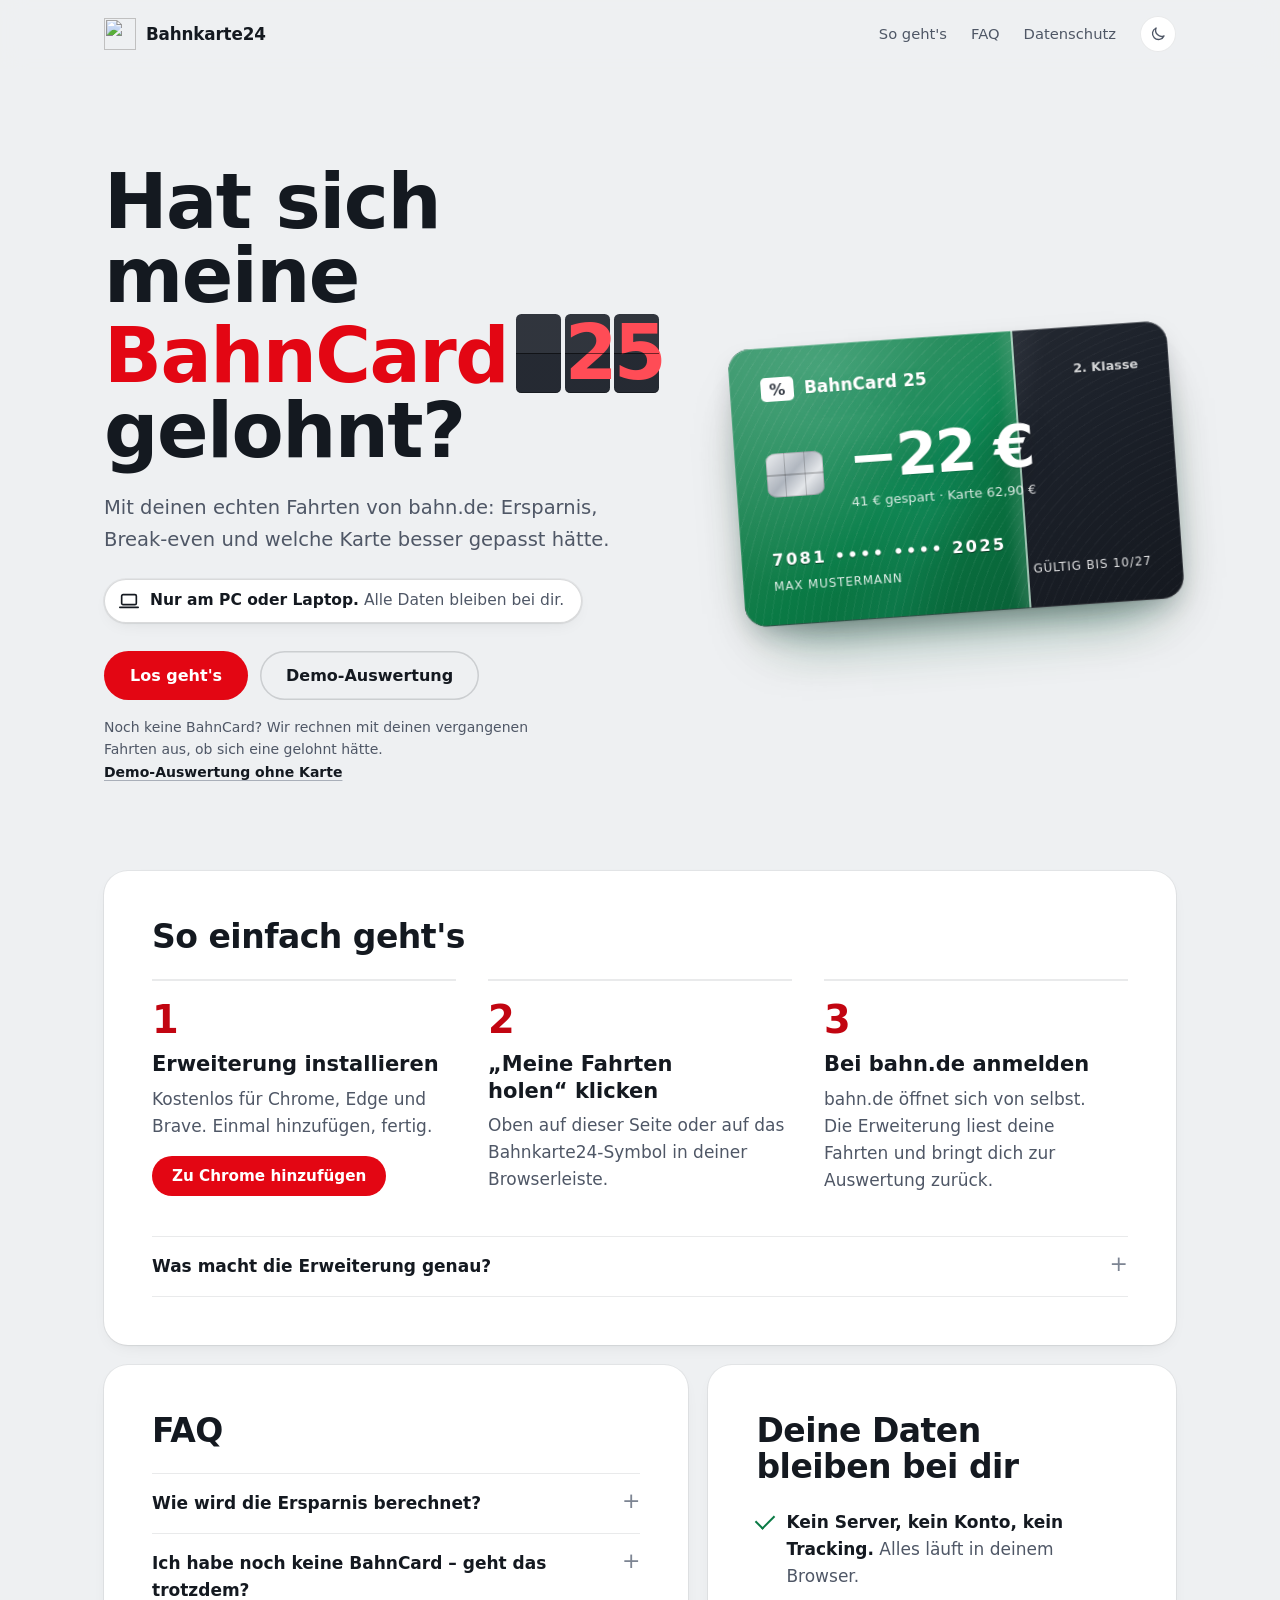
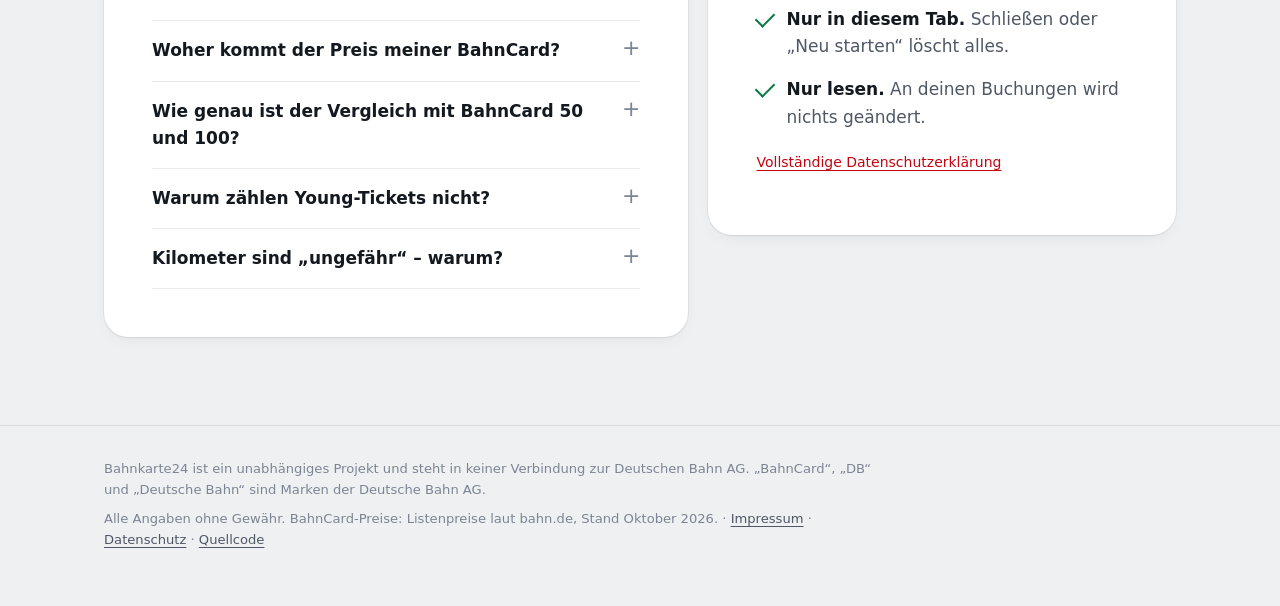
==== commit aea69250: "Kaffee-Button (PayPal) entfernen Co-Authored-By: Claude Opus 5.5 <noreply@anthropic.com>" ====
--- a/index.html
+++ b/index.html
@@ -9,7 +9,7 @@
   <link rel="icon" href="icons/icon16.png?v=2" sizes="16x16">
   <link rel="apple-touch-icon" href="icons/icon128.png?v=2">
   <link rel="preload" href="fonts/archivo-wdth.woff2" as="font" type="font/woff2" crossorigin>
-  <link rel="stylesheet" href="styles.css?v=33">
+  <link rel="stylesheet" href="styles.css?v=35">
   <script src="theme.js?v=21"></script>
 </head>
 <body>
@@ -106,20 +106,18 @@
     <!-- Import -->
     <section id="view-import" class="hidden">
       <div class="wrap"><div class="panel importing">
-        <div class="bc bc--loading" aria-hidden="true">
+        <div class="bc bc--loading" id="import-bc" aria-hidden="true">
           <div class="bc__fill"></div>
           <div class="bc__glanz"></div>
           <div class="bc__top"><span class="bc__logo">%</span><span class="bc__type">Bahnkarte24</span></div>
-          <div class="bc__amount">…</div>
+          <div class="bc__amount"><span class="flap flap--laden" id="import-flap"><span class="flap__z">&nbsp;</span><span class="flap__z">&nbsp;</span><span class="flap__z">&nbsp;</span></span></div>
+          <div class="bc__bottom"><span id="import-bc-text">Warte auf bahn.de</span><span class="bc__pct" id="import-bc-pct"></span></div>
         </div>
         <h1 class="h2" id="import-title">Hole deine Fahrten von bahn.de …</h1>
         <p class="muted" id="import-text">Warte auf die Erweiterung …</p>
+        <p class="small muted">bahn.de gibt jede Buchung einzeln heraus – das dauert etwas.</p>
         <div class="progress" role="progressbar" aria-valuemin="0" aria-valuemax="100" id="import-bar"><span></span></div>
         <p class="small muted">Lass den bahn.de-Tab offen, bis die Auswertung erscheint.</p>
-        <div class="warum">
-          <p class="warum__titel">Warum dauert das?</p>
-          <p>bahn.de gibt jede Buchung einzeln heraus, mit Preis, Rabatt und Strecke. Und wenn zu viele Anfragen auf einmal kommen, bremst bahn.de. Bei vielen Fahrten kann das ein, zwei Minuten dauern – dafür rechnen wir mit deinen echten Preisen, und nichts verlässt deinen Browser.</p>
-        </div>
       </div></div>
     </section>
 
@@ -153,16 +151,6 @@
         </ul>
         <p class="small"><a href="datenschutz.html">Vollständige Datenschutzerklärung</a></p>
       </section>
-
-      <section class="panel trinkgeld" id="trinkgeld">
-        <h2 class="h3">Hat dir das geholfen?</h2>
-        <p>Bahnkarte24 ist kostenlos und werbefrei. Wenn du magst, gib mir einen Kaffee aus.</p>
-        <a class="btn btn--ghost" href="https://paypal.me/sborgschulte" target="_blank" rel="noopener">
-          <svg viewBox="0 0 24 24" width="18" height="18" aria-hidden="true"><path d="M4 9h13v5a5 5 0 0 1-5 5H9a5 5 0 0 1-5-5V9Z M17 11h1.5a2.5 2.5 0 0 1 0 5H16.5 M8 3.5c-.6.8-.6 1.7 0 2.5 M12 3.5c-.6.8-.6 1.7 0 2.5" fill="none" stroke="currentColor" stroke-width="1.8" stroke-linecap="round" stroke-linejoin="round"/></svg>
-          Kaffee ausgeben
-        </a>
-        <p class="small muted trinkgeld__hinweis">Öffnet PayPal in einem neuen Tab.</p>
-      </section>
       </div>
     </div>
   </main>
@@ -175,6 +163,6 @@
   </footer>
 
   <div class="tooltip hidden" id="tooltip" role="tooltip"></div>
-  <script src="app.js?v=39"></script>
+  <script src="app.js?v=40"></script>
 </body>
 </html>
--- a/styles.css
+++ b/styles.css
@@ -310,8 +310,13 @@
 .bc__pct { font-family: var(--font-display); font-weight: 700; font-variant-numeric: tabular-nums; }
 .bc--preview .bc__amount { opacity: .9; }
 .bc--loading { max-width: 300px; margin: 0 auto 40px; }
-.bc--loading .bc__amount { font-size: 3rem; }
+.bc--loading { text-align: left; }
+.bc--loading .bc__amount { font-size: 3.4rem; }
 .bc--loading .bc__fill { animation: laden 2.4s ease-in-out infinite; }
+.bc--loading.bc--zaehlt .bc__fill { animation: none; }
+/* Fallblätter auf der Ladekarte zählen die gelesenen Aufträge */
+.flap--laden { gap: .05em; }
+.flap--laden .flap__z { width: .64em; height: 1.1em; border-radius: .09em; font-weight: 800; font-stretch: 78%; box-shadow: inset 0 -1px 0 rgba(0, 0, 0, .35), 0 2px 6px rgba(0, 0, 0, .25); }
 @keyframes laden { 0% { --fill: .05; } 50% { --fill: .8; } 100% { --fill: .05; } }
 
 /* Drei Schritte mit der Erweiterung */
@@ -341,10 +346,6 @@
 .info { display: grid; grid-template-columns: minmax(0, 1.25fr) minmax(0, 1fr); gap: 20px; margin-top: 20px; align-items: start; }
 .info #faq .details:first-of-type { border-top: 1px solid var(--kante); }
 .info__seite { display: grid; gap: 20px; }
-.trinkgeld .h3 { margin-bottom: 0; }
-.trinkgeld p { color: var(--tinte-2); margin: 10px 0 20px; }
-.trinkgeld .btn { gap: 10px; }
-.trinkgeld .trinkgeld__hinweis { margin: 12px 0 0; }
 .checks { list-style: none; margin: 0 0 20px; padding: 0; display: grid; gap: 16px; color: var(--tinte-2); }
 .checks li { position: relative; padding-left: 30px; }
 .checks li::before {
@@ -357,10 +358,6 @@
 .importing { max-width: 640px; margin: clamp(32px, 6vw, 72px) auto 0; text-align: center; }
 .progress { height: 6px; background: var(--schotter); border-radius: 999px; overflow: hidden; margin: 28px auto; max-width: 400px; }
 .progress span { display: block; height: 100%; width: 3%; background: var(--tinte); border-radius: 999px; transition: width 400ms var(--ease); }
-/* Erklärung, warum das Einlesen dauert – ruhig, unter dem Fortschritt */
-.warum { max-width: 440px; margin: 32px auto 0; padding-top: 20px; border-top: 1px solid var(--kante); font-size: var(--t-meta); color: var(--tinte-2); text-align: left; }
-.warum p { margin: 0; }
-.warum__titel { font-weight: 650; color: var(--tinte); margin-bottom: 4px !important; }
 
 /* Ergebnis */
 .result { display: grid; gap: 20px; padding-top: 24px; }
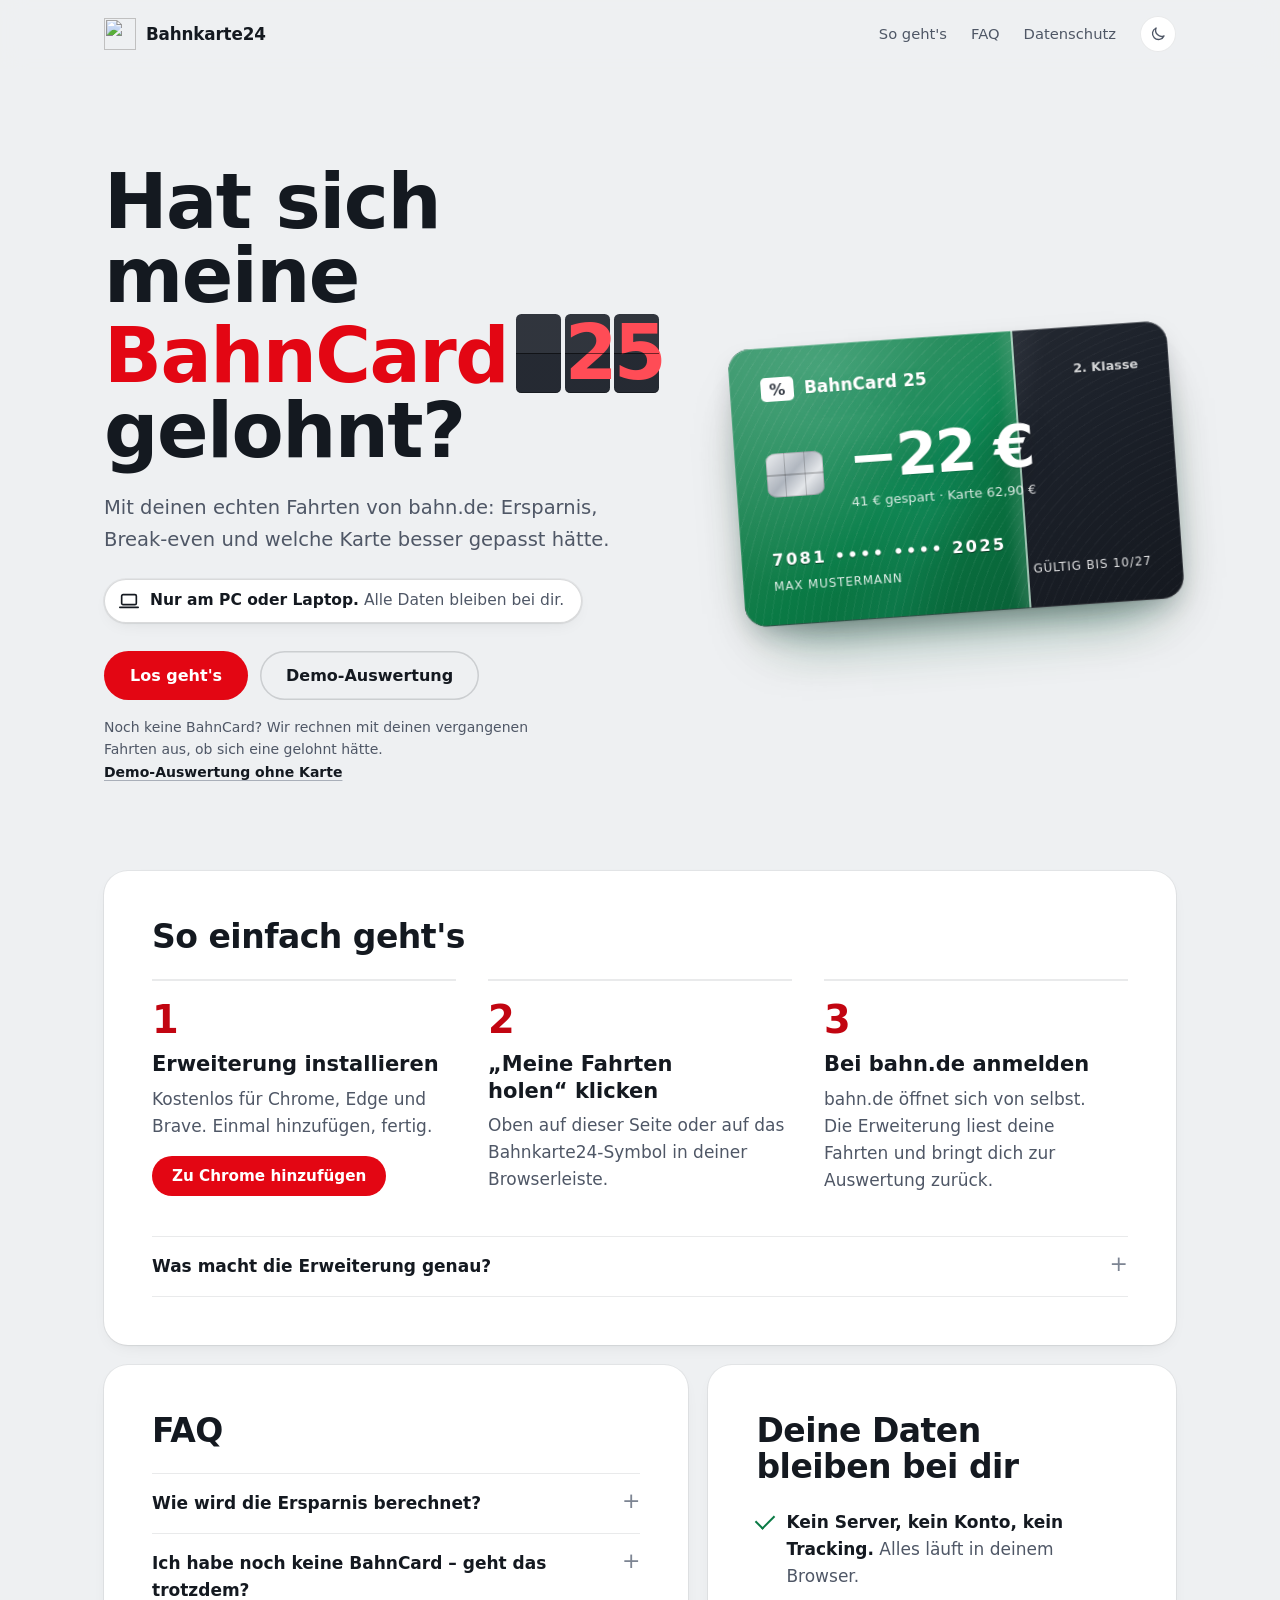
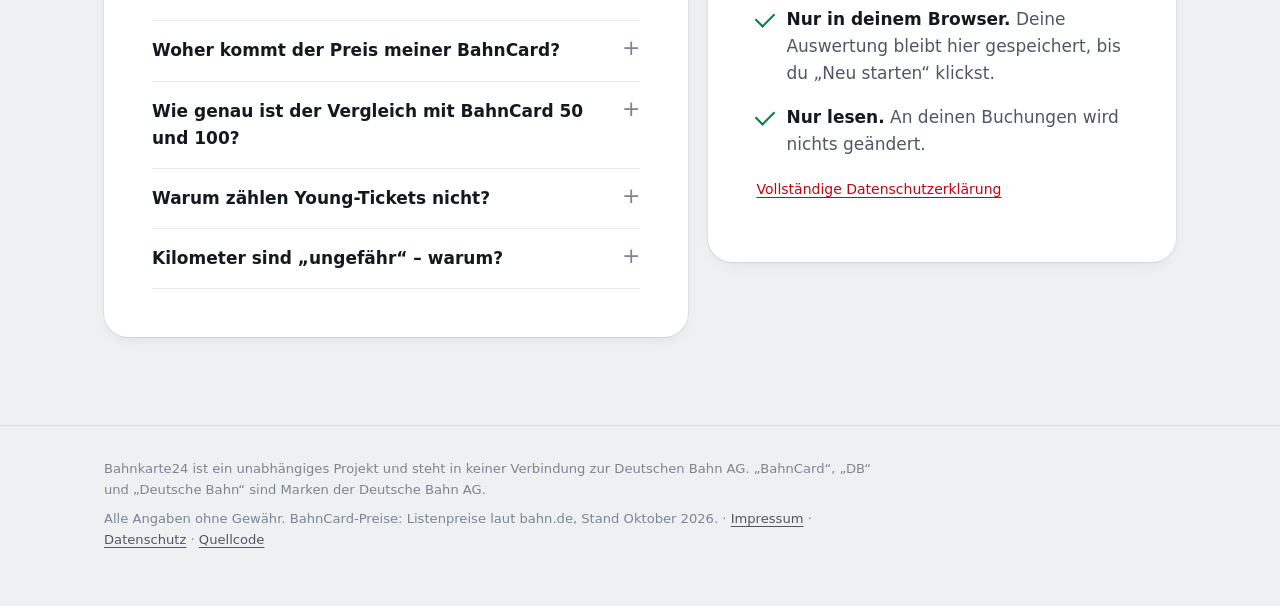
==== commit f9d58ee5: "Auswertung im Browser speichern, bis „Neu starten“ Eingelesene Fahrten liegen jetzt im localStorage " ====
--- a/index.html
+++ b/index.html
@@ -9,7 +9,7 @@
   <link rel="icon" href="icons/icon16.png?v=2" sizes="16x16">
   <link rel="apple-touch-icon" href="icons/icon128.png?v=2">
   <link rel="preload" href="fonts/archivo-wdth.woff2" as="font" type="font/woff2" crossorigin>
-  <link rel="stylesheet" href="styles.css?v=35">
+  <link rel="stylesheet" href="styles.css?v=38">
   <script src="theme.js?v=21"></script>
 </head>
 <body>
@@ -146,10 +146,20 @@
         <h2 class="h2">Deine Daten bleiben bei dir</h2>
         <ul class="checks">
           <li><strong>Kein Server, kein Konto, kein Tracking.</strong> Alles läuft in deinem Browser.</li>
-          <li><strong>Nur in diesem Tab.</strong> Schließen oder „Neu starten“ löscht alles.</li>
+          <li><strong>Nur in deinem Browser.</strong> Deine Auswertung bleibt hier gespeichert, bis du „Neu starten“ klickst.</li>
           <li><strong>Nur lesen.</strong> An deinen Buchungen wird nichts geändert.</li>
         </ul>
         <p class="small"><a href="datenschutz.html">Vollständige Datenschutzerklärung</a></p>
+      </section>
+
+      <section class="panel trinkgeld hidden" id="trinkgeld">
+        <h2 class="h3">Hat dir das geholfen?</h2>
+        <p>Bahnkarte24 ist kostenlos und werbefrei. Wenn du magst, gib mir einen Kaffee aus.</p>
+        <a class="btn btn--ghost" href="https://paypal.me/sborgschulte" target="_blank" rel="noopener">
+          <svg viewBox="0 0 24 24" width="18" height="18" aria-hidden="true"><path d="M4 9h13v5a5 5 0 0 1-5 5H9a5 5 0 0 1-5-5V9Z M17 11h1.5a2.5 2.5 0 0 1 0 5H16.5 M8 3.5c-.6.8-.6 1.7 0 2.5 M12 3.5c-.6.8-.6 1.7 0 2.5" fill="none" stroke="currentColor" stroke-width="1.8" stroke-linecap="round" stroke-linejoin="round"/></svg>
+          Kaffee ausgeben
+        </a>
+        <p class="small muted trinkgeld__hinweis">Öffnet PayPal in einem neuen Tab.</p>
       </section>
       </div>
     </div>
@@ -163,6 +173,6 @@
   </footer>
 
   <div class="tooltip hidden" id="tooltip" role="tooltip"></div>
-  <script src="app.js?v=40"></script>
+  <script src="app.js?v=44"></script>
 </body>
 </html>
--- a/styles.css
+++ b/styles.css
@@ -302,6 +302,8 @@
 }
 .bc__typnr { display: inline-block; }
 .bc__type { font-weight: 650; font-stretch: 90%; font-size: clamp(.85rem, 1.7vw, 1.05rem); letter-spacing: .01em; }
+.bc__saldo { align-self: center; }
+.bc__label { font-family: var(--font-text); font-size: clamp(.72rem, 1.4vw, .85rem); font-weight: 600; opacity: .88; margin-bottom: .35em; }
 .bc__amount {
   align-self: center; font-weight: 800; font-stretch: 72%; letter-spacing: -.03em; line-height: 1;
   font-size: clamp(3rem, 9vw, 5.6rem); font-variant-numeric: tabular-nums;
@@ -346,6 +348,10 @@
 .info { display: grid; grid-template-columns: minmax(0, 1.25fr) minmax(0, 1fr); gap: 20px; margin-top: 20px; align-items: start; }
 .info #faq .details:first-of-type { border-top: 1px solid var(--kante); }
 .info__seite { display: grid; gap: 20px; }
+.trinkgeld .h3 { margin-bottom: 0; }
+.trinkgeld p { color: var(--tinte-2); margin: 10px 0 20px; }
+.trinkgeld .btn { gap: 10px; }
+.trinkgeld .trinkgeld__hinweis { margin: 12px 0 0; }
 .checks { list-style: none; margin: 0 0 20px; padding: 0; display: grid; gap: 16px; color: var(--tinte-2); }
 .checks li { position: relative; padding-left: 30px; }
 .checks li::before {
@@ -450,6 +456,13 @@
 .beleg { display: grid; grid-template-columns: minmax(0, .9fr) minmax(0, 1.1fr); gap: clamp(28px, 5vw, 64px); align-items: start; }
 .beleg__label { font-size: var(--t-klein); color: var(--tinte-2); }
 .beleg__zahl { font: 800 clamp(48px, 7vw, 88px)/1 var(--font-display); font-stretch: 70%; letter-spacing: -.03em; font-variant-numeric: tabular-nums; margin: 6px 0 12px; }
+.beleg__vergleich { display: inline-flex; align-items: center; gap: 8px; margin: -4px 0 14px; padding: 4px 10px; border: 1px dashed var(--punktlinie); border-radius: 999px; background: none; color: var(--tinte-2); font: inherit; font-size: var(--t-klein); text-align: left; cursor: pointer; }
+.beleg__vergleich:hover { color: var(--tinte); border-style: solid; }
+.beleg__vergleich-mehr { color: var(--tinte-3); transition: transform .3s; }
+.beleg__vergleich:hover .beleg__vergleich-mehr { transform: rotate(180deg); }
+.beleg__vergleich-text.neu { animation: vergleich-neu .3s ease-out; }
+@keyframes vergleich-neu { from { opacity: 0; transform: translateY(4px); } }
+@media (prefers-reduced-motion: reduce) { .beleg__vergleich-text.neu { animation: none; } }
 .beleg__sub { display: flex; flex-wrap: wrap; gap: 6px 20px; color: var(--tinte-2); font-size: var(--t-klein); }
 .beleg__sub strong { color: var(--tinte); font-variant-numeric: tabular-nums; }
 .posten { list-style: none; margin: 0; padding: 0; display: grid; gap: 14px; }
